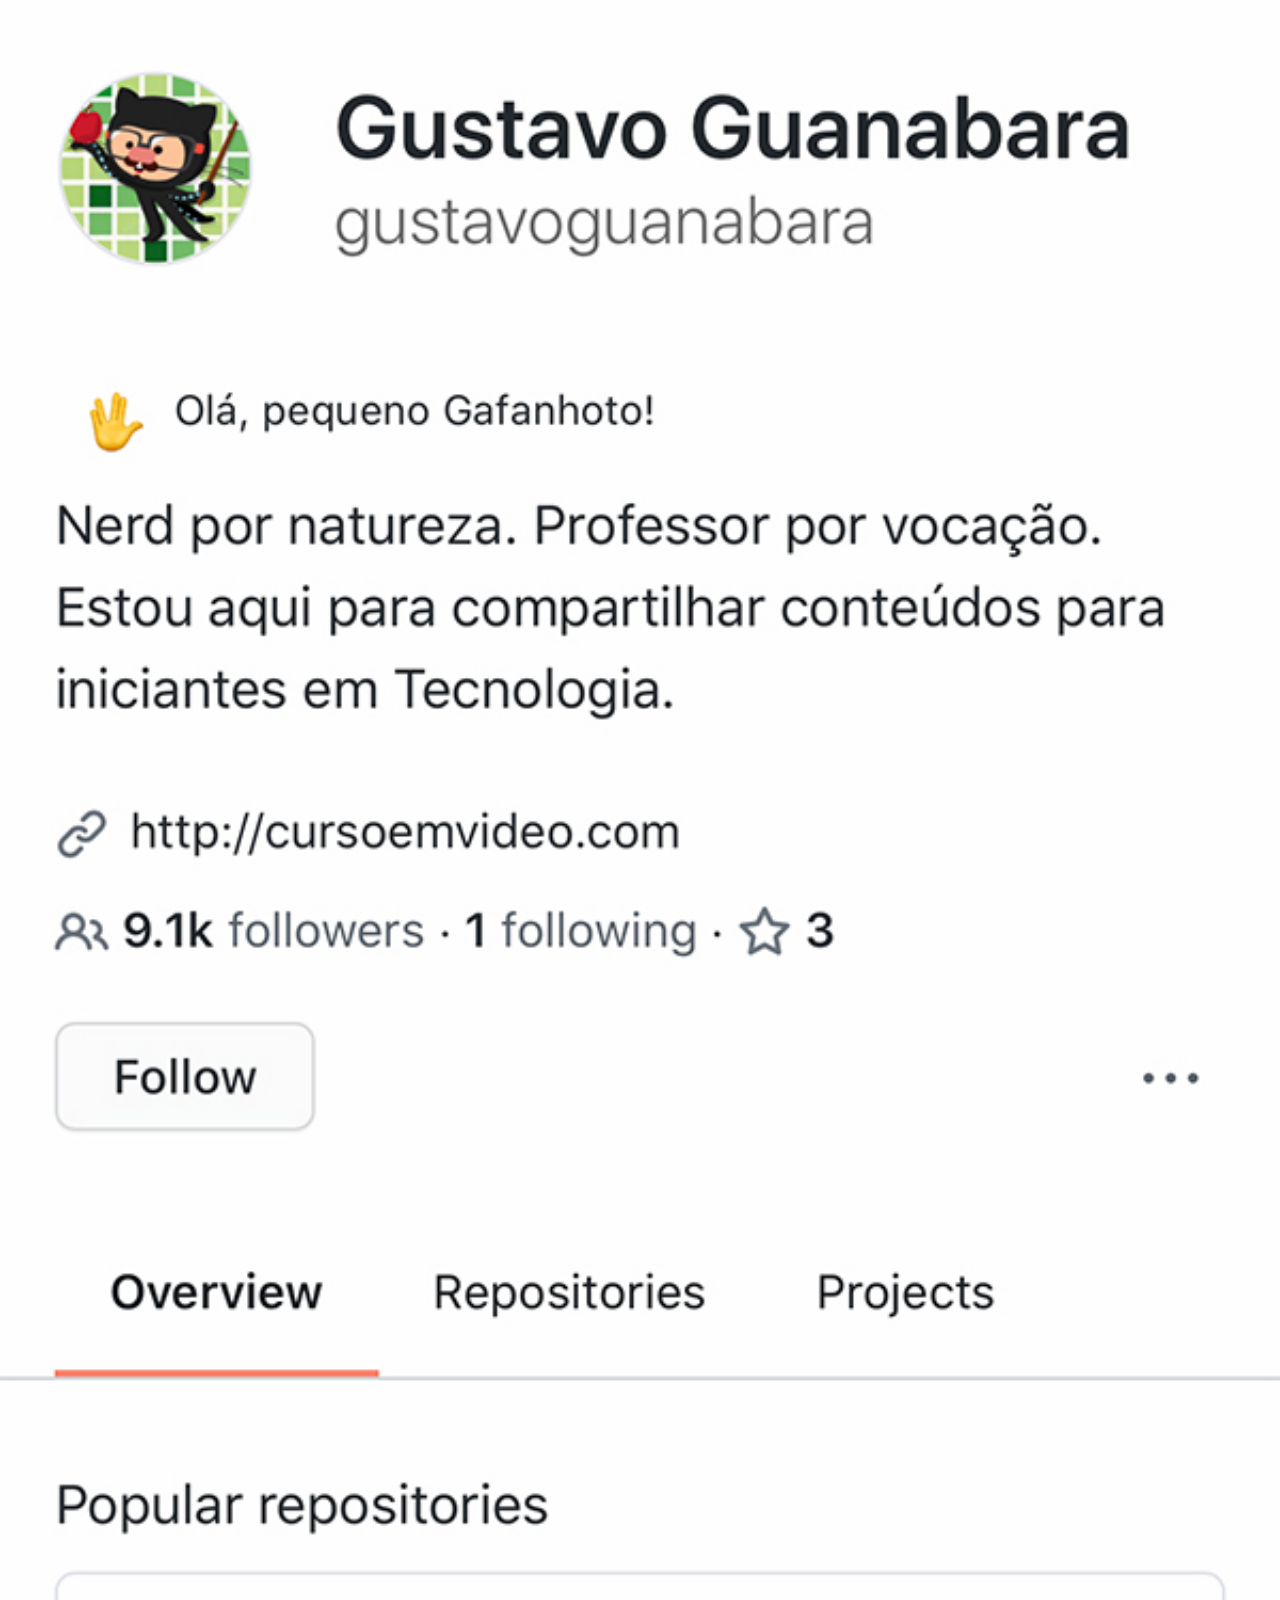
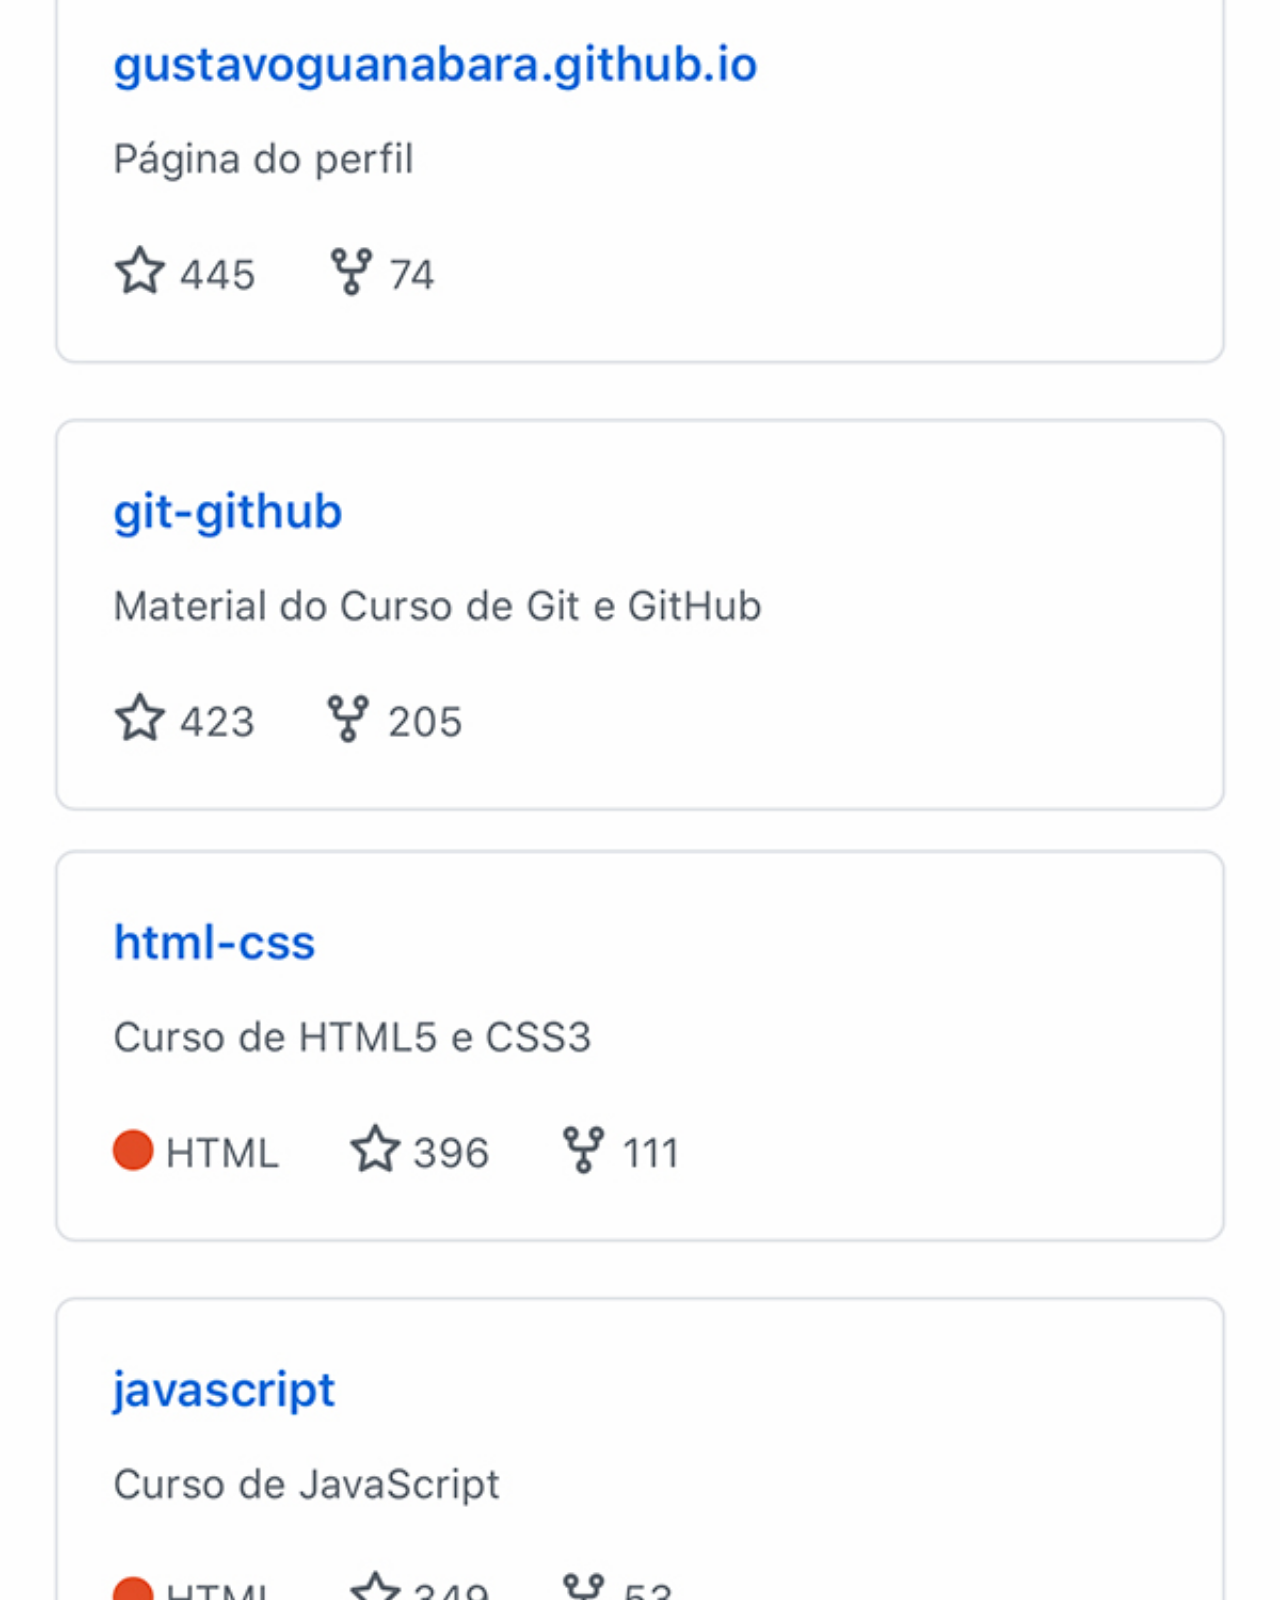
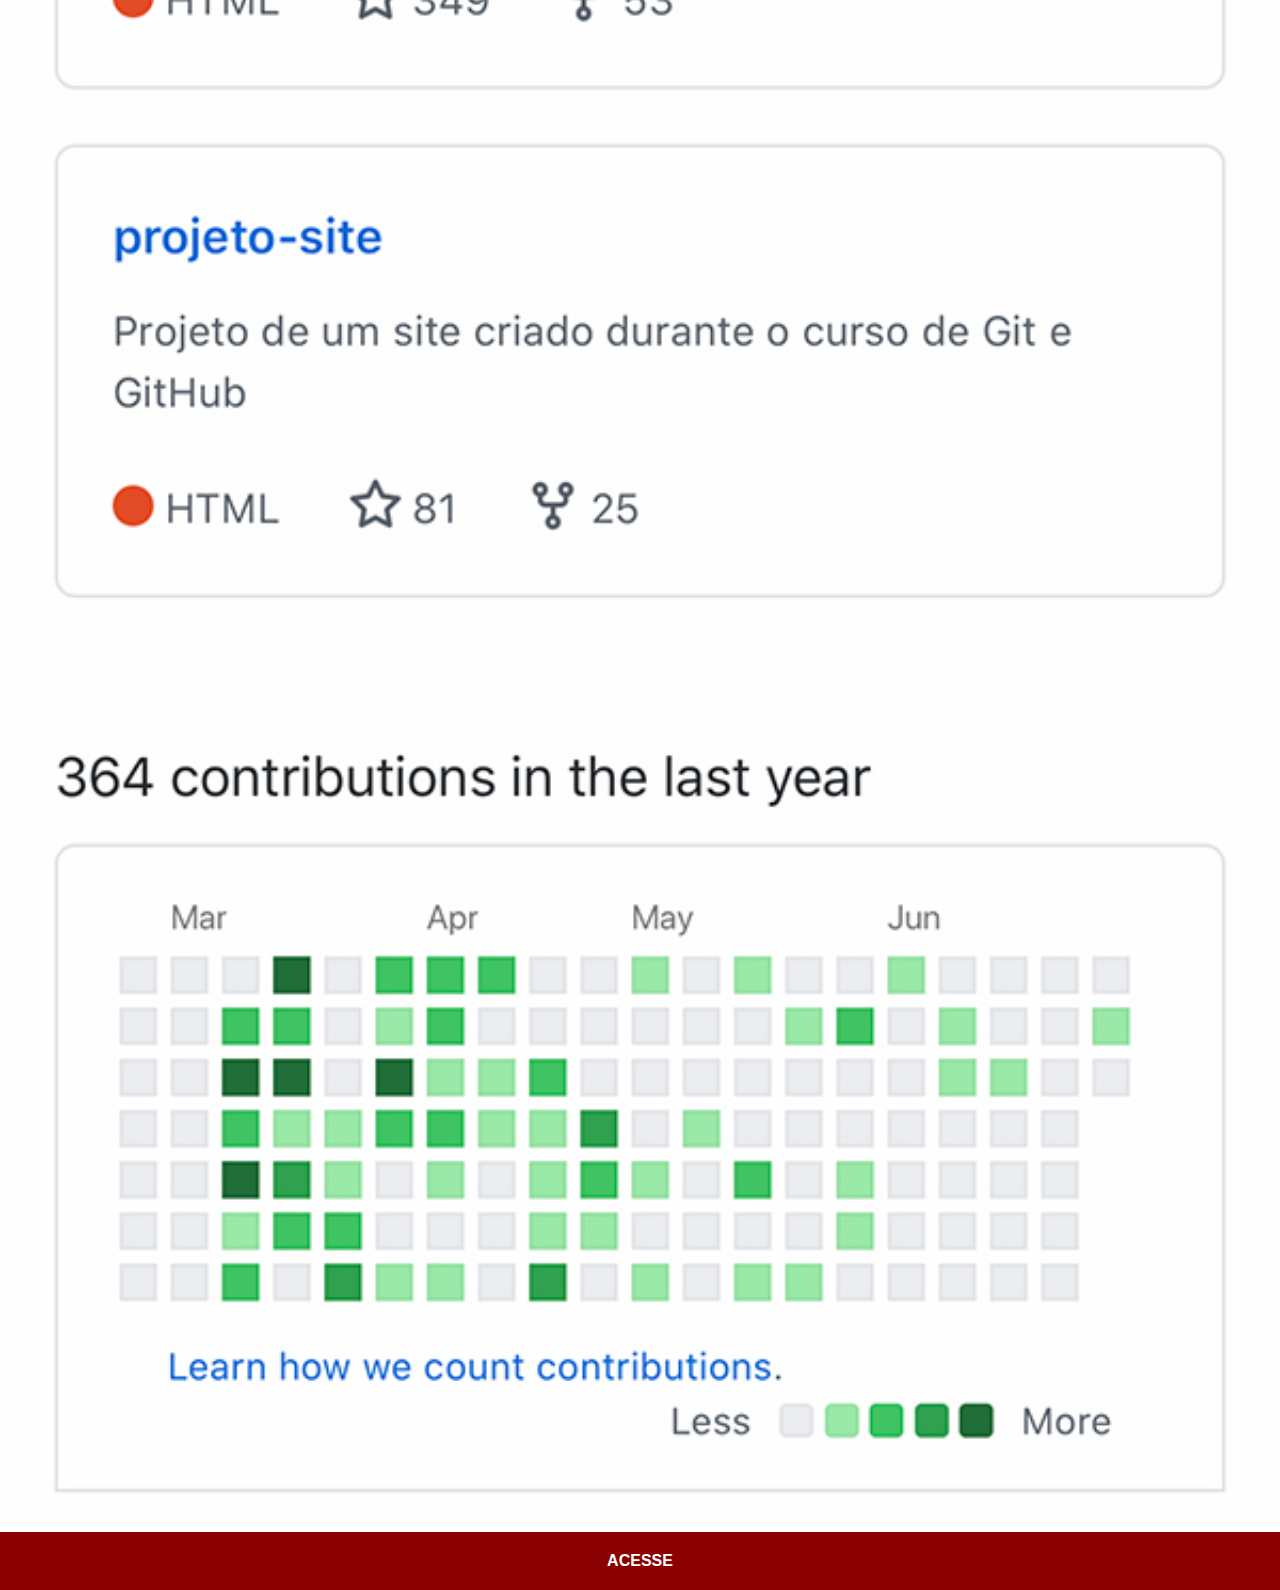
==== github.html @ 4ad43388 "imagens" ====
<!DOCTYPE html>
<html lang="pt-br">
<head>
    <meta charset="UTF-8">
    <meta http-equiv="X-UA-Compatible" content="IE=edge">
    <meta name="viewport" content="width=device-width, initial-scale=1.0">
    <title>GitHub</title>
    <link rel="stylesheet" href="style/social.css">
</head>
<body>
    <img src="imagens/tela-github.jpg" alt="GitHub">
    <a href="github.com/devdiegoalcantara">ACESSE</a>
</body>
</html>
---- style/social.css ----
@charset "UTF-8";

        * {
            margin: 0px;
            padding: 0px;
            font-family: Arial, Helvetica, sans-serif;
        }

        ::-webkit-scrollbar {
            width: 0px;
            height: 0px;
        }

        img {
            width: 100vw;
            display: block;
        }

        a {
            display: block;
            background-color: darkred;
            color: white;
            padding: 20px;
            text-align: center;
            font-weight: bolder;
            text-decoration: none;
        }

        a:hover {
            background-color: red;
        }
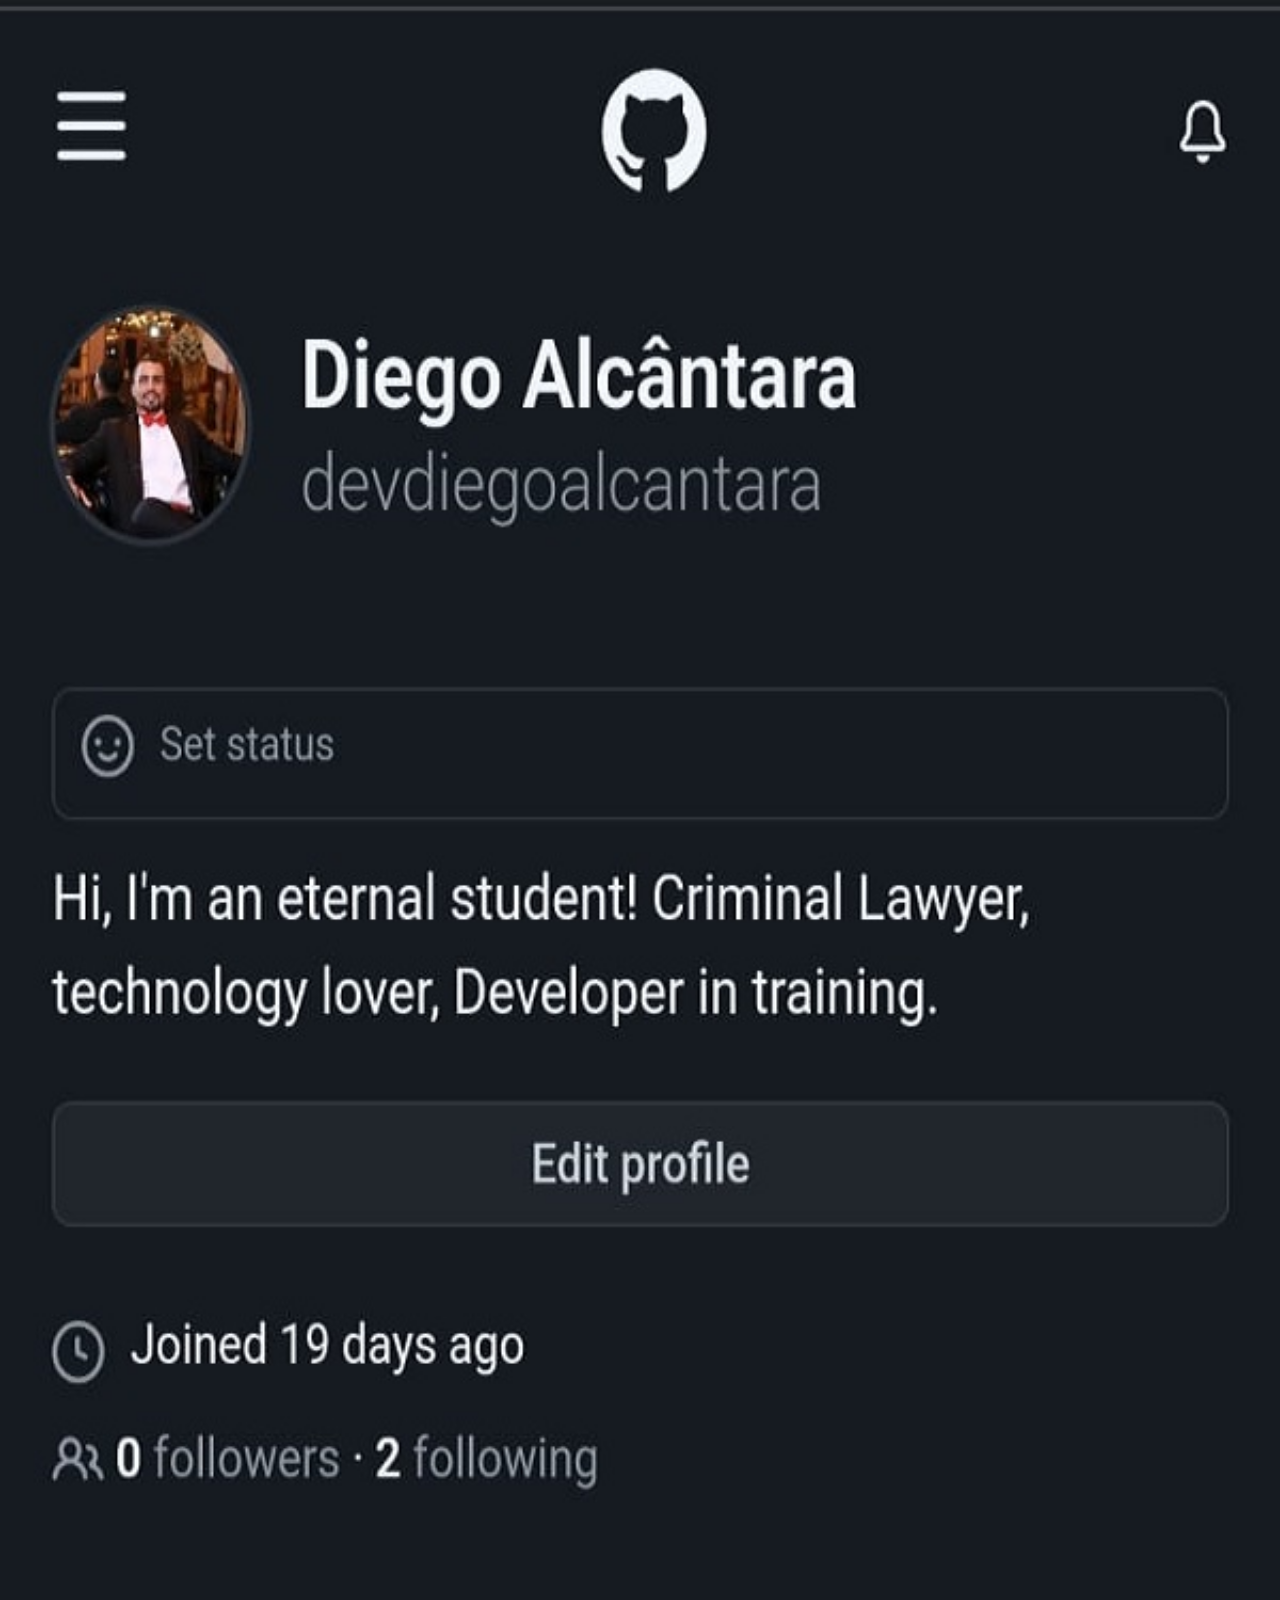
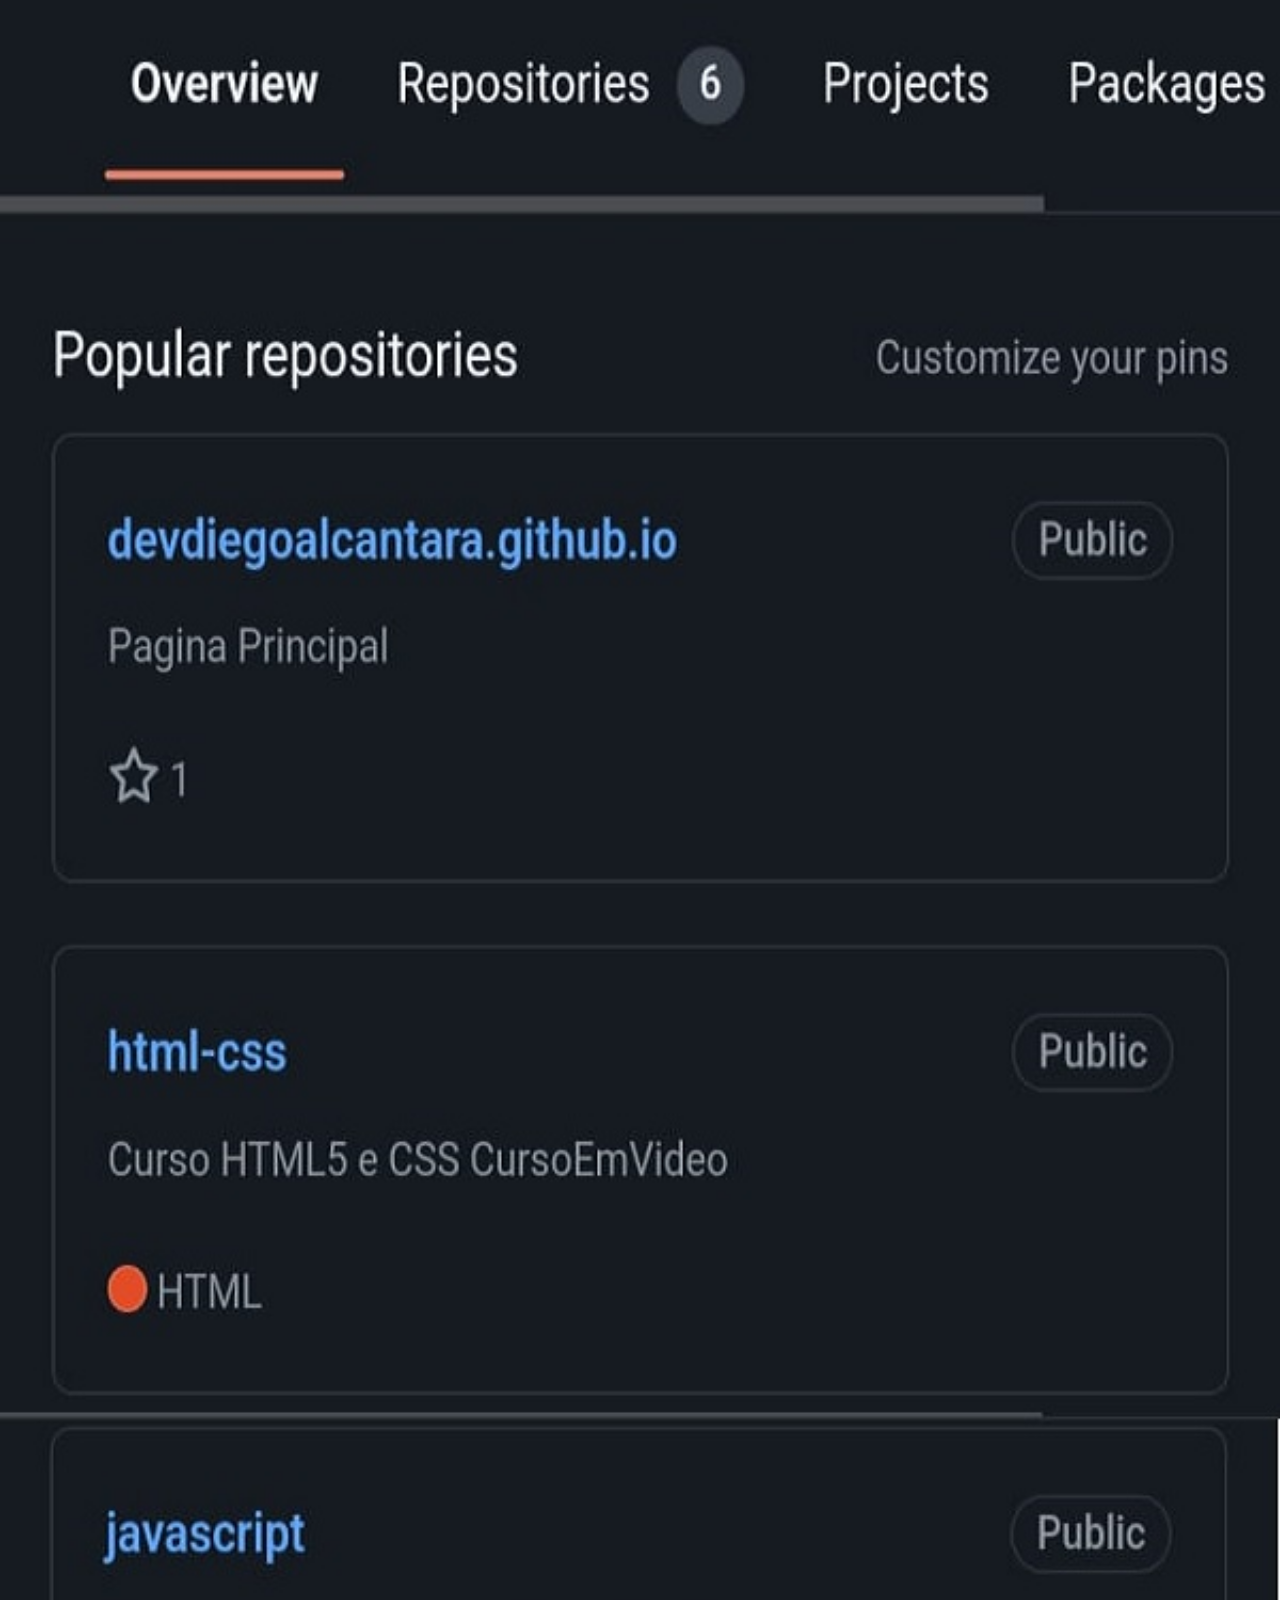
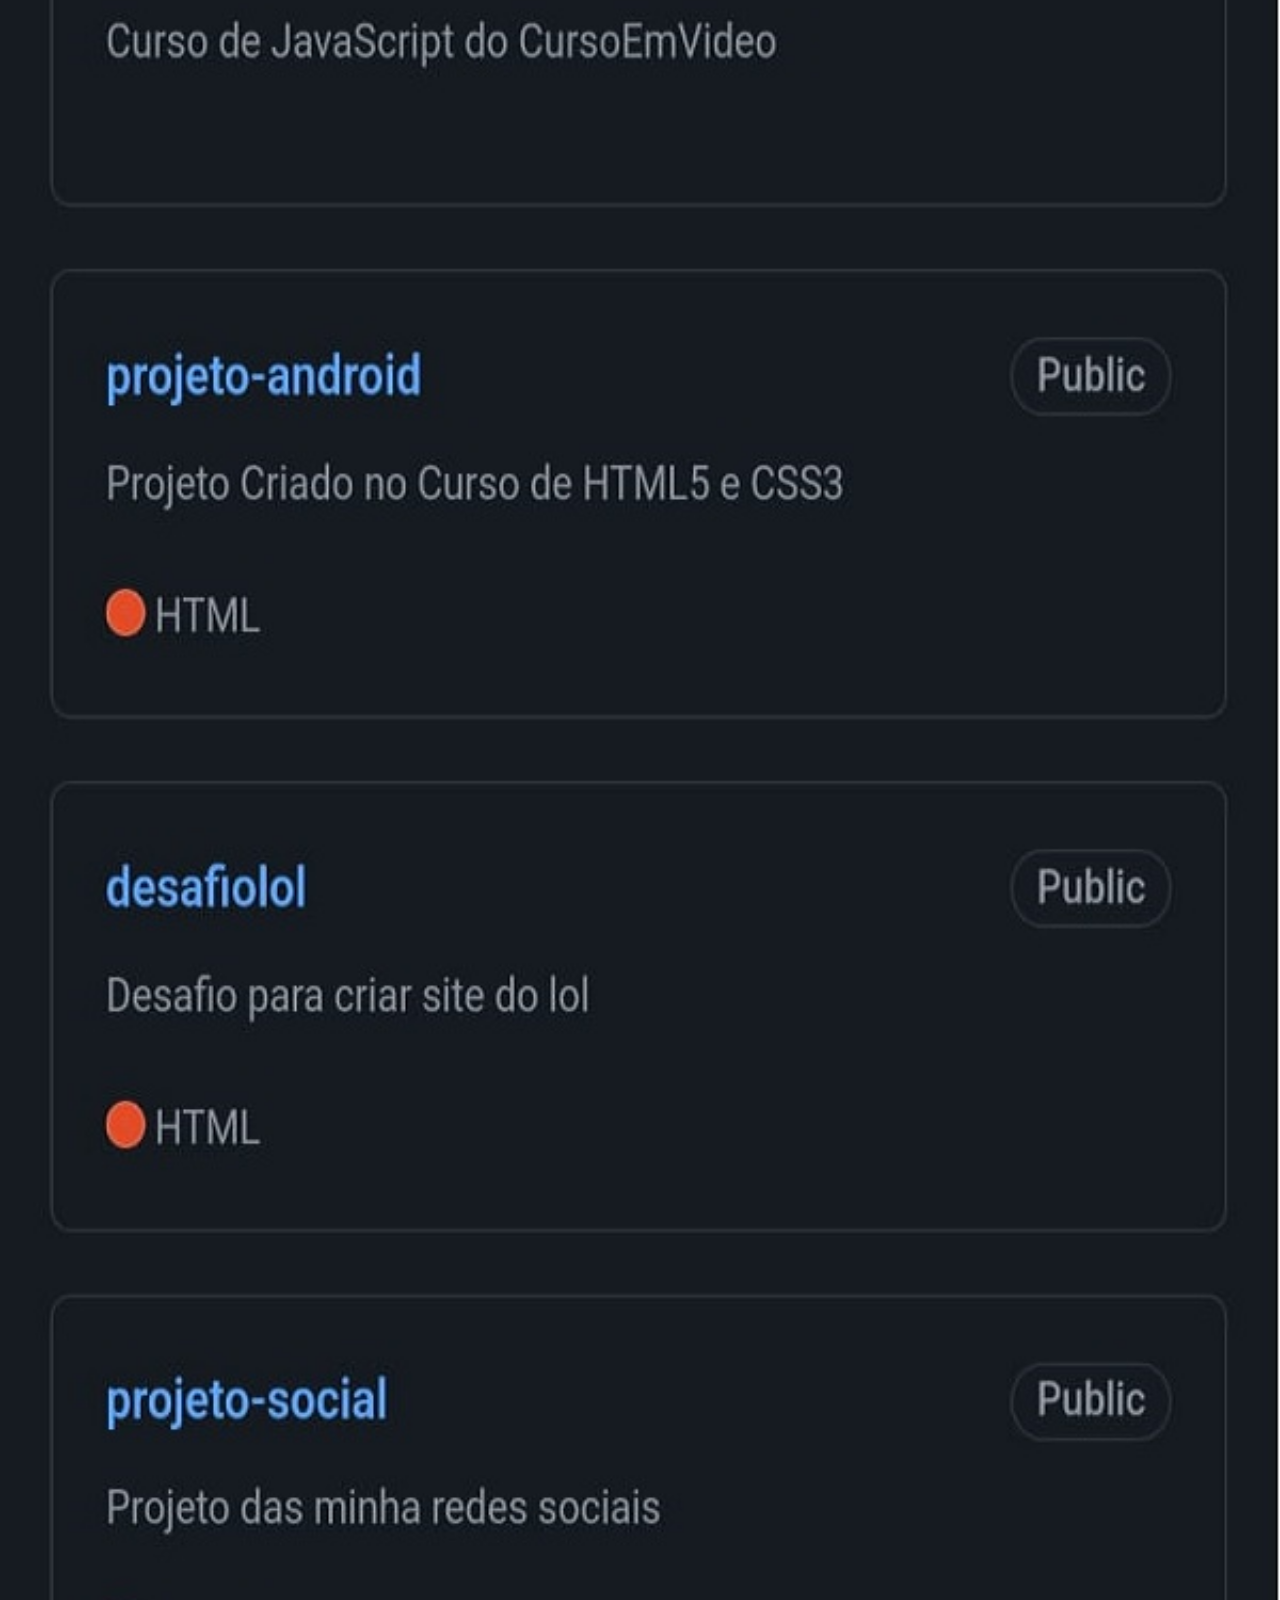
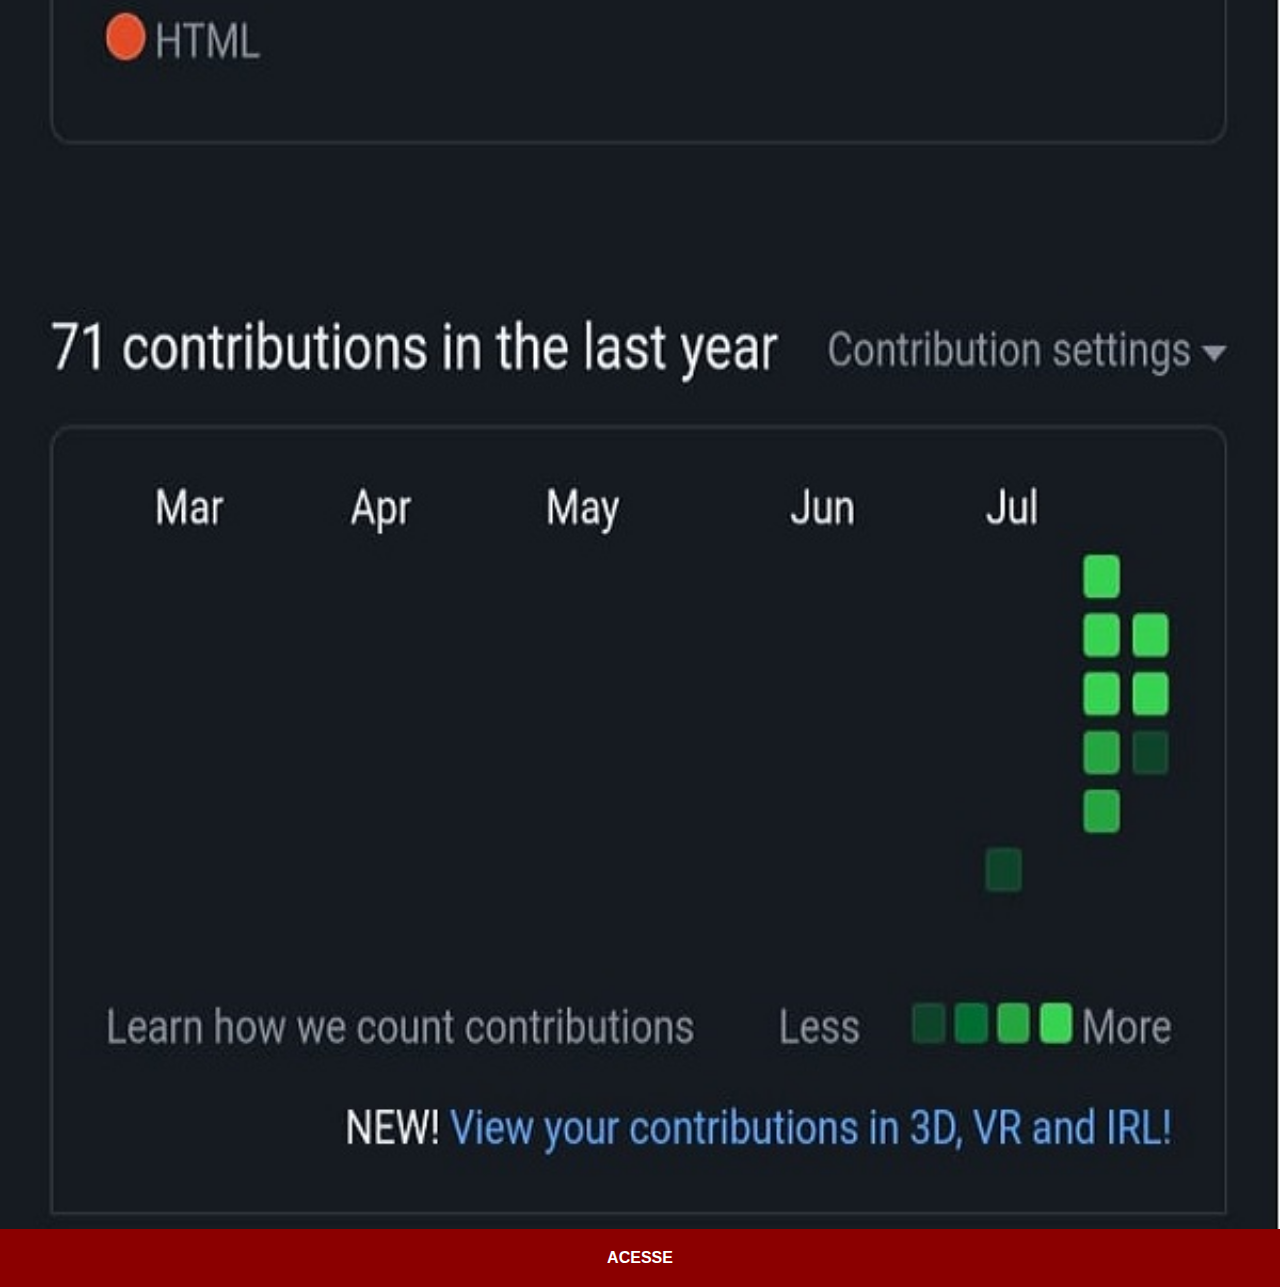
==== commit 08f3a978: "att final" ====
--- a/github.html
+++ b/github.html
@@ -9,6 +9,6 @@
 </head>
 <body>
     <img src="imagens/tela-github.jpg" alt="GitHub">
-    <a href="github.com/devdiegoalcantara">ACESSE</a>
+    <a href="https://github.com/devdiegoalcantara" target="_blank">ACESSE</a>
 </body>
 </html>